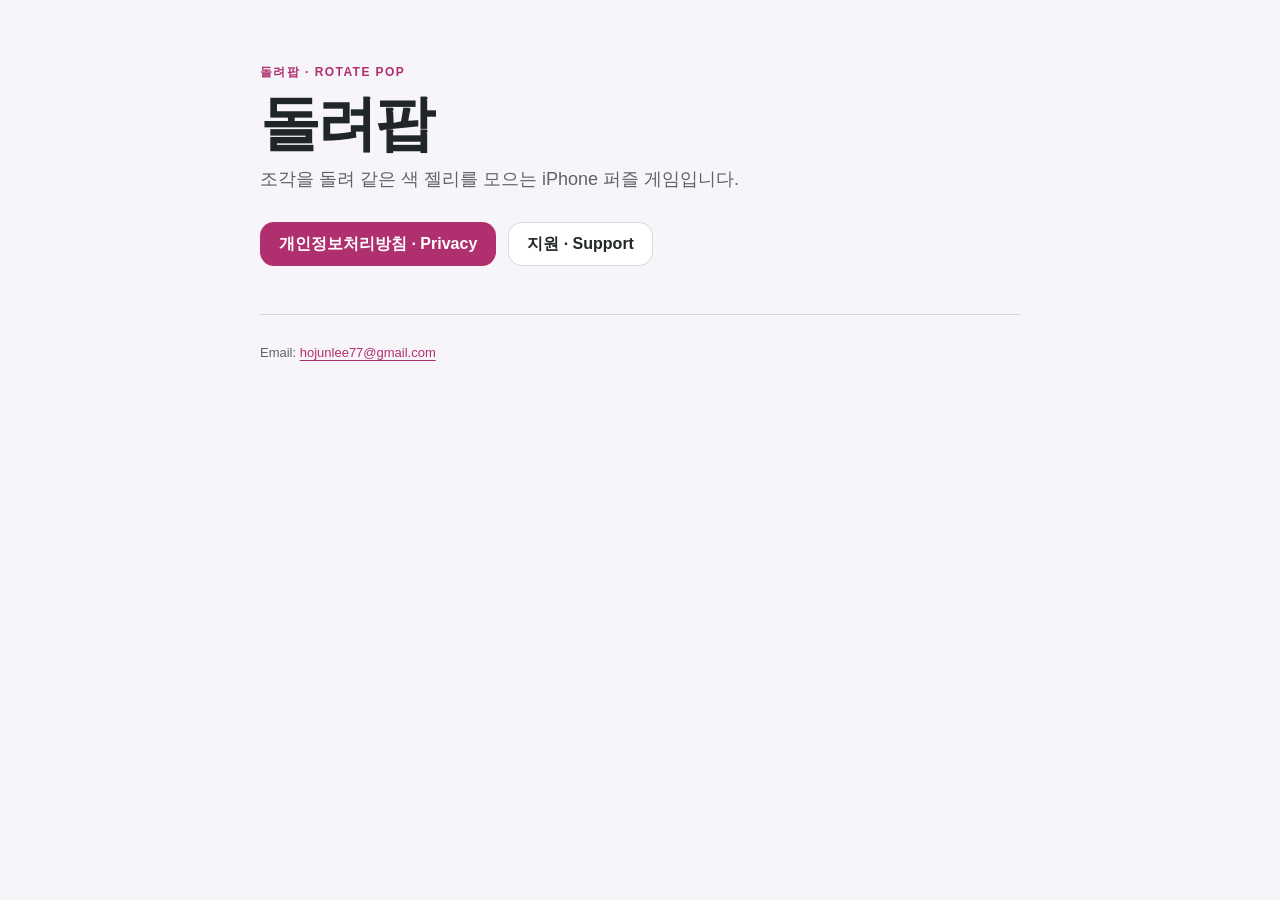
==== index.html @ d07165d3 "Publish Rotate Pop privacy policy and support pages Co-Authored-By: Claude Opus 5.5 <noreply@anthrop" ====
<!doctype html>
<html lang="ko">
<head>
  <meta charset="utf-8">
  <meta name="viewport" content="width=device-width, initial-scale=1">
  <meta name="description" content="돌려팝(Rotate Pop) 개인정보처리방침과 고객 지원 · Privacy Policy and Support for Rotate Pop.">
  <title>돌려팝 · Rotate Pop</title>
  <link rel="stylesheet" href="styles.css">
</head>
<body>
  <main>
    <header>
      <div class="eyebrow">돌려팝 · Rotate Pop</div>
      <h1>돌려팝</h1>
      <p class="lede">조각을 돌려 같은 색 젤리를 모으는 iPhone 퍼즐 게임입니다.</p>
      <div class="actions">
        <a class="button primary" href="privacy/">개인정보처리방침 · Privacy</a>
        <a class="button" href="support/">지원 · Support</a>
      </div>
    </header>
    <footer>
      Email: <a href="mailto:hojunlee77@gmail.com?subject=Rotate%20Pop">hojunlee77@gmail.com</a>
    </footer>
  </main>
</body>
</html>
---- styles.css ----
:root {
  color-scheme: light dark;
  --accent: #b02f6e;
  --paper: #f8f5fa;
  --ink: #202526;
  --secondary: #5d6464;
  --line: rgba(32, 37, 38, 0.16);
  --surface: #ffffff;
}

* {
  box-sizing: border-box;
}

html {
  background: var(--paper);
  font-family: -apple-system, BlinkMacSystemFont, "SF Pro Text", "Apple SD Gothic Neo", sans-serif;
  color: var(--ink);
}

body {
  margin: 0;
  min-height: 100vh;
  background: var(--paper);
}

main {
  width: min(100% - 40px, 760px);
  margin: 0 auto;
  padding: 64px 0 80px;
}

header {
  margin-bottom: 48px;
}

.eyebrow {
  color: var(--accent);
  font-size: 12px;
  font-weight: 700;
  letter-spacing: 0.12em;
  text-transform: uppercase;
}

h1 {
  margin: 12px 0 12px;
  font-size: clamp(38px, 8vw, 60px);
  line-height: 1.02;
  letter-spacing: -0.045em;
}

.lede {
  max-width: 34rem;
  margin: 0;
  color: var(--secondary);
  font-size: 18px;
  line-height: 1.55;
}

.meta {
  margin-top: 20px;
  color: var(--secondary);
  font-size: 14px;
}

.language {
  padding: 32px 0;
  border-top: 1px solid var(--line);
}

.language:first-of-type {
  padding-top: 0;
  border-top: 0;
}

h2 {
  margin: 0 0 28px;
  font-size: 24px;
  letter-spacing: -0.02em;
}

h3 {
  margin: 30px 0 8px;
  font-size: 17px;
}

p,
li {
  font-size: 16px;
  line-height: 1.68;
}

p {
  margin: 8px 0 16px;
}

ul {
  margin: 8px 0 20px;
  padding-left: 22px;
}

a {
  color: var(--accent);
  text-underline-offset: 3px;
}

.actions {
  display: flex;
  flex-wrap: wrap;
  gap: 12px;
  margin: 28px 0 8px;
}

.button {
  display: inline-flex;
  min-height: 44px;
  align-items: center;
  justify-content: center;
  padding: 0 18px;
  border: 1px solid var(--line);
  border-radius: 14px;
  background: var(--surface);
  color: var(--ink);
  font-weight: 600;
  text-decoration: none;
}

.button.primary {
  border-color: transparent;
  background: var(--accent);
  color: white;
}

footer {
  padding-top: 28px;
  border-top: 1px solid var(--line);
  color: var(--secondary);
  font-size: 13px;
  line-height: 1.6;
}

@media (prefers-color-scheme: dark) {
  :root {
    --accent: #ff8cc0;
    --paper: #18151b;
    --ink: #f7f6f2;
    --secondary: #aab1b0;
    --line: rgba(247, 246, 242, 0.18);
    --surface: #2a2530;
  }

  .button.primary {
    color: #18151b;
  }
}

@media (prefers-reduced-motion: reduce) {
  *,
  *::before,
  *::after {
    scroll-behavior: auto !important;
  }
}

table {
  width: 100%;
  margin: 8px 0 20px;
  border-collapse: collapse;
  font-size: 15px;
  line-height: 1.55;
}

th,
td {
  padding: 10px 12px 10px 0;
  border-bottom: 1px solid var(--line);
  text-align: left;
  vertical-align: top;
}

th {
  width: 32%;
  color: var(--secondary);
  font-weight: 600;
}
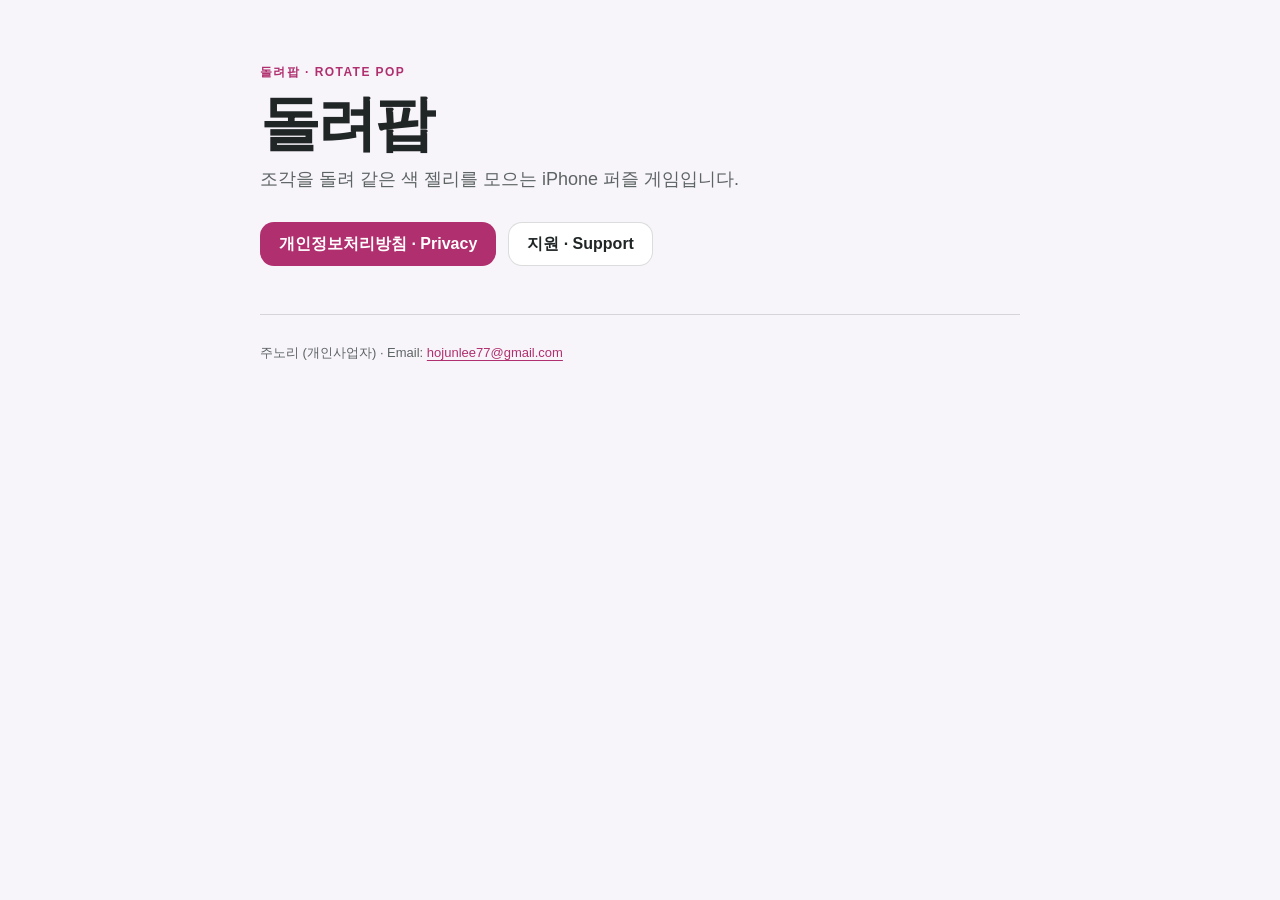
==== commit 1a4b2fd9: "Name the operator, Junori (sole proprietorship), and its privacy officer Co-Authored-By: Claude Opus" ====
--- a/index.html
+++ b/index.html
@@ -19,7 +19,7 @@
       </div>
     </header>
     <footer>
-      Email: <a href="mailto:hojunlee77@gmail.com?subject=Rotate%20Pop">hojunlee77@gmail.com</a>
+      주노리 (개인사업자) · Email: <a href="mailto:hojunlee77@gmail.com?subject=Rotate%20Pop">hojunlee77@gmail.com</a>
     </footer>
   </main>
 </body>
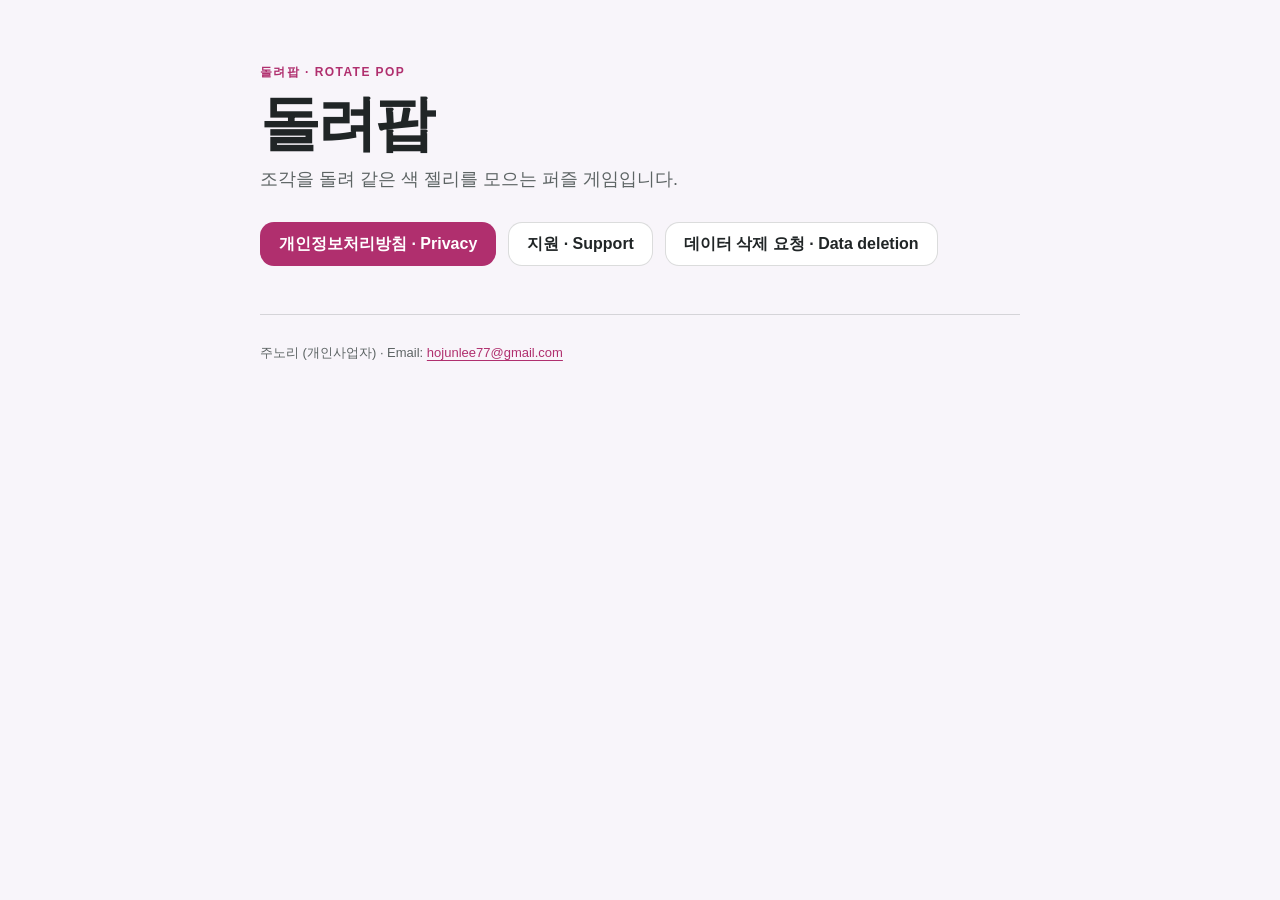
==== commit f061f252: "Document Android payments and data deletion requests" ====
--- a/index.html
+++ b/index.html
@@ -12,10 +12,11 @@
     <header>
       <div class="eyebrow">돌려팝 · Rotate Pop</div>
       <h1>돌려팝</h1>
-      <p class="lede">조각을 돌려 같은 색 젤리를 모으는 iPhone 퍼즐 게임입니다.</p>
+      <p class="lede">조각을 돌려 같은 색 젤리를 모으는 퍼즐 게임입니다.</p>
       <div class="actions">
         <a class="button primary" href="privacy/">개인정보처리방침 · Privacy</a>
         <a class="button" href="support/">지원 · Support</a>
+        <a class="button" href="data-deletion/">데이터 삭제 요청 · Data deletion</a>
       </div>
     </header>
     <footer>
